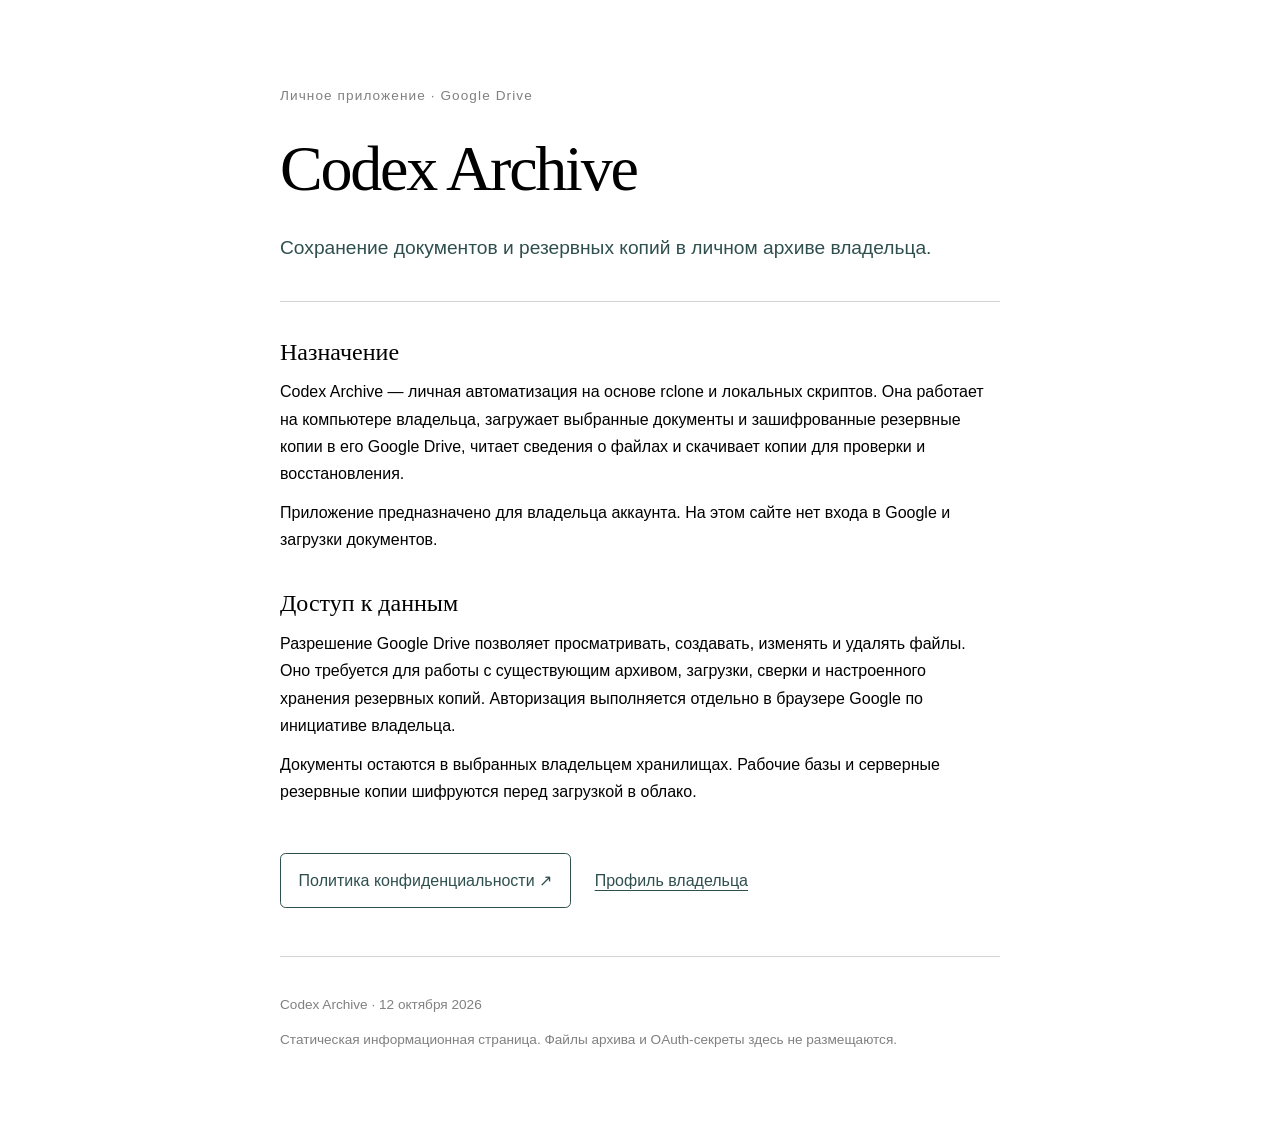
==== index.html @ 41fbd47d "Add Codex Archive information and privacy pages" ====
<!doctype html>
<html lang="ru">
<head><meta charset="utf-8"><meta name="viewport" content="width=device-width,initial-scale=1"><title>Codex Archive — личный архив</title><meta name="description" content="Личный архиватор Codex Archive: назначение приложения и обработка данных Google Drive."><link rel="stylesheet" href="style.css"></head>
<body><main><header><p class="eyebrow">Личное приложение · Google Drive</p><h1>Codex Archive</h1><p class="lead">Сохранение документов и резервных копий в личном архиве владельца.</p></header>
<section><h2>Назначение</h2><p>Codex Archive — личная автоматизация на основе rclone и локальных скриптов. Она работает на компьютере владельца, загружает выбранные документы и зашифрованные резервные копии в его Google Drive, читает сведения о файлах и скачивает копии для проверки и восстановления.</p><p>Приложение предназначено для владельца аккаунта. На этом сайте нет входа в Google и загрузки документов.</p></section>
<section><h2>Доступ к данным</h2><p>Разрешение Google Drive позволяет просматривать, создавать, изменять и удалять файлы. Оно требуется для работы с существующим архивом, загрузки, сверки и настроенного хранения резервных копий. Авторизация выполняется отдельно в браузере Google по инициативе владельца.</p><p>Документы остаются в выбранных владельцем хранилищах. Рабочие базы и серверные резервные копии шифруются перед загрузкой в облако.</p></section>
<nav aria-label="Информация о приложении"><a class="primary" href="privacy.html">Политика конфиденциальности <span aria-hidden="true">↗</span></a><a href="https://github.com/2797472-sudo">Профиль владельца</a></nav>
<footer><p>Codex Archive · 12 октября 2026</p><p>Статическая информационная страница. Файлы архива и OAuth-секреты здесь не размещаются.</p></footer></main></body></html>
---- style.css ----
:root{color-scheme:light;--paper:Canvas;--ink:CanvasText;--muted:GrayText;--accent:darkslategray;--line:lightgray;--space:1.5rem;--measure:48rem;--radius:.35rem}*{box-sizing:border-box}body{margin:0;background:var(--paper);color:var(--ink);font:1rem/1.7 -apple-system,BlinkMacSystemFont,"Segoe UI",sans-serif}main{max-width:var(--measure);margin:auto;padding:calc(var(--space)*3) var(--space)}header{border-bottom:1px solid var(--line);padding-bottom:calc(var(--space)*1.5);margin-bottom:calc(var(--space)*1.5)}.eyebrow{color:var(--muted);font-size:.85rem;letter-spacing:.08em}h1,h2{font-family:Georgia,"Times New Roman",serif;line-height:1.2;font-weight:400}h1{font-size:clamp(2.4rem,6vw,4rem);letter-spacing:-.035em;margin:var(--space) 0;overflow-wrap:anywhere}h2{font-size:1.5rem;margin:0 0 .7rem}.lead{font-size:1.2rem;color:var(--accent);margin:0}section{margin:calc(var(--space)*1.5) 0}p{margin:.75rem 0}a{color:var(--accent);text-underline-offset:.25em}a:hover{color:var(--ink)}a:focus-visible{outline:2px solid var(--accent);outline-offset:5px;border-radius:var(--radius)}nav{display:flex;align-items:center;gap:var(--space);flex-wrap:wrap;margin:calc(var(--space)*2) 0}.primary{padding:.8rem 1.1rem;border:1px solid var(--accent);border-radius:var(--radius);text-decoration:none}.primary:hover{background:var(--accent);color:var(--paper)}footer{border-top:1px solid var(--line);padding-top:var(--space);margin-top:calc(var(--space)*2);font-size:.85rem;color:var(--muted)}@media(max-width:36rem){main{padding:calc(var(--space)*1.5) var(--space)}nav{align-items:flex-start;flex-direction:column}}
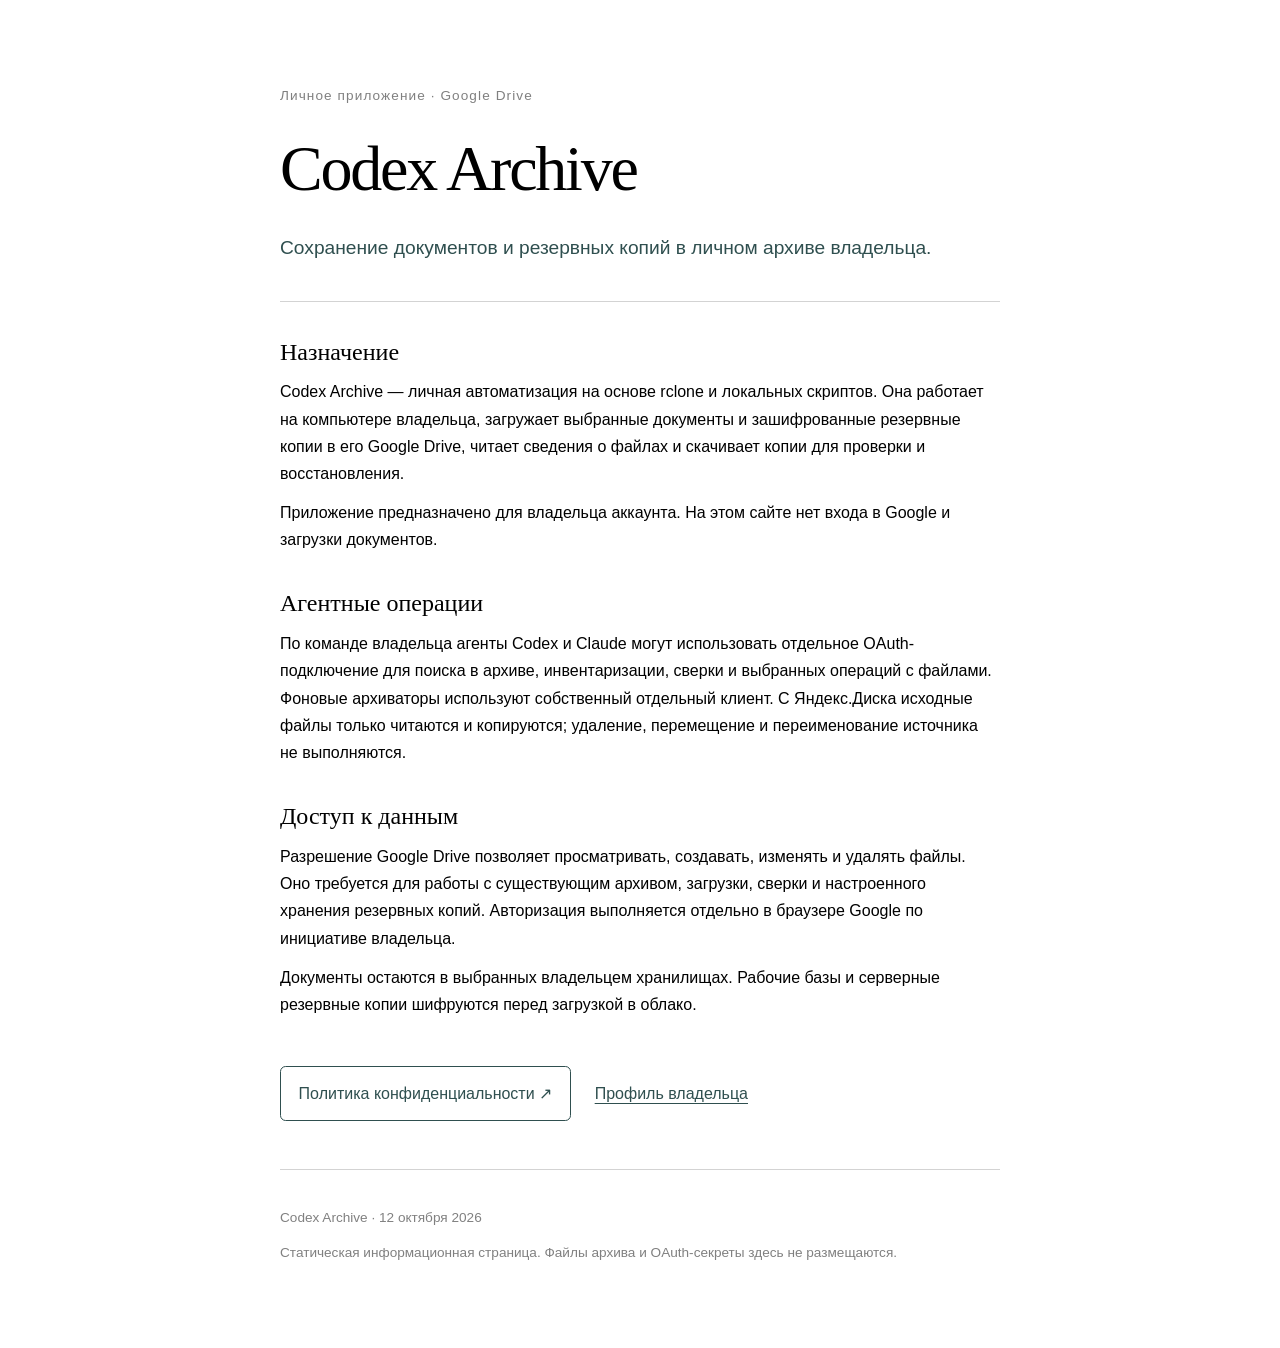
==== commit 6ba06794: "Describe owner-authorized agent access and source preservation" ====
--- a/index.html
+++ b/index.html
@@ -3,6 +3,7 @@
 <head><meta charset="utf-8"><meta name="viewport" content="width=device-width,initial-scale=1"><title>Codex Archive — личный архив</title><meta name="description" content="Личный архиватор Codex Archive: назначение приложения и обработка данных Google Drive."><link rel="stylesheet" href="style.css"></head>
 <body><main><header><p class="eyebrow">Личное приложение · Google Drive</p><h1>Codex Archive</h1><p class="lead">Сохранение документов и резервных копий в личном архиве владельца.</p></header>
 <section><h2>Назначение</h2><p>Codex Archive — личная автоматизация на основе rclone и локальных скриптов. Она работает на компьютере владельца, загружает выбранные документы и зашифрованные резервные копии в его Google Drive, читает сведения о файлах и скачивает копии для проверки и восстановления.</p><p>Приложение предназначено для владельца аккаунта. На этом сайте нет входа в Google и загрузки документов.</p></section>
+<section><h2>Агентные операции</h2><p>По команде владельца агенты Codex и Claude могут использовать отдельное OAuth-подключение для поиска в архиве, инвентаризации, сверки и выбранных операций с файлами. Фоновые архиваторы используют собственный отдельный клиент. С Яндекс.Диска исходные файлы только читаются и копируются; удаление, перемещение и переименование источника не выполняются.</p></section>
 <section><h2>Доступ к данным</h2><p>Разрешение Google Drive позволяет просматривать, создавать, изменять и удалять файлы. Оно требуется для работы с существующим архивом, загрузки, сверки и настроенного хранения резервных копий. Авторизация выполняется отдельно в браузере Google по инициативе владельца.</p><p>Документы остаются в выбранных владельцем хранилищах. Рабочие базы и серверные резервные копии шифруются перед загрузкой в облако.</p></section>
 <nav aria-label="Информация о приложении"><a class="primary" href="privacy.html">Политика конфиденциальности <span aria-hidden="true">↗</span></a><a href="https://github.com/2797472-sudo">Профиль владельца</a></nav>
 <footer><p>Codex Archive · 12 октября 2026</p><p>Статическая информационная страница. Файлы архива и OAuth-секреты здесь не размещаются.</p></footer></main></body></html>
